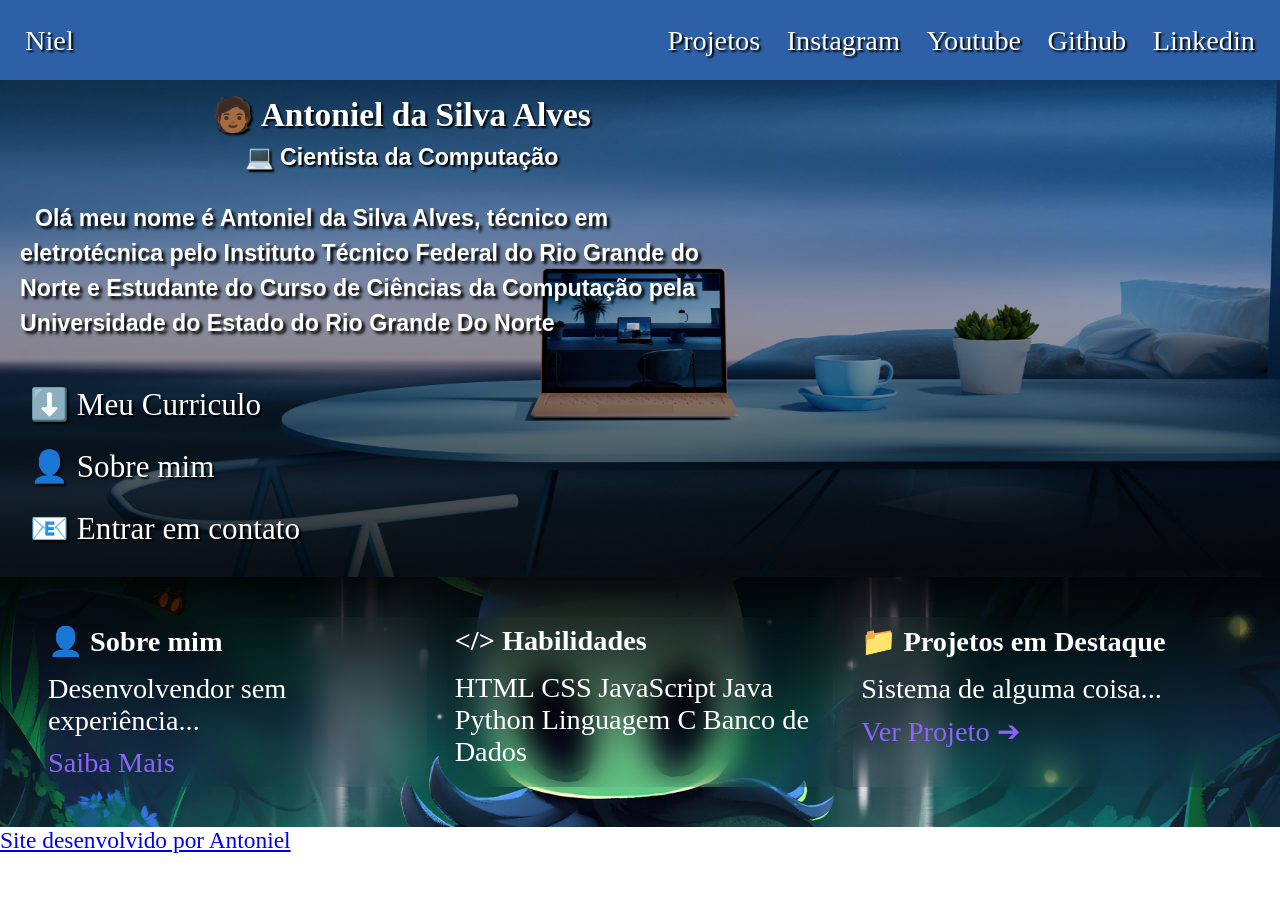
==== index.html @ 141ba94f "Update 0.0.3" ====
<!DOCTYPE html>
<html lang="pt-BR">
<head>
    <meta charset="UTF-8">
    <meta name="viewport" content="width=device-width, initial-scale=1.0">
    <title>Portfolio Niel</title>
    <link rel="stylesheet" href="estilos/style.css">
</head>
<body>
    <header>
        <div class="cabecaprincipal">

            <div class="cabeca001">
                <a href="">Niel</a>
            </div>

            <div class="cabeca002">
                <a href="" target="_blank">Projetos</a>
                <a href="" target="_blank">Instagram</a>
                <a href="https://www.youtube.com/@NielS2l" target="_blank">Youtube</a>
                <a href="https://github.com/NielS2Dev" target="_blank">Github</a>
                <a href="https://www.linkedin.com/in/antonieldasilva2026" target="_blank">Linkedin</a>
            </div>

            <div class="cabeca003">
                <a href="https://www.youtube.com/@NielS2l" target="_blank">Youtube</a>
                <a href="https://github.com/NielS2Dev" target="_blank">Github</a>
                <a href="https://www.linkedin.com/in/antonieldasilva2026" target="_blank">Linkedin</a>
            </div>
        </div>
    </header>

    <main>
        <section class="apresentacao">
            <div class="blocoesquerda">
                <h1>🧑🏾 Antoniel da Silva Alves</h1>
                <h2>💻 Cientista da Computação</h2>
                <p>Olá meu nome é Antoniel da Silva Alves, técnico em eletrotécnica pelo Instituto Técnico Federal do Rio Grande do Norte e Estudante do Curso de Ciências da Computação pela
                    Universidade do Estado do Rio Grande Do Norte</p>

                <div class="botoes">
                    <a href="" class="botaoprincipal">⬇️ Meu Curriculo</a>
                    <a href="" class="botaoprincipal">👤 Sobre mim</a>
                    <a href="" class="botaosecundario">📧 Entrar em contato</a>
                </div>
            </div>

            <div class="blocodireita">
                <div class="video-wrapper">
                    <iframe src="https://www.youtube.com/embed/Inc_YaKlre0?si=QDFzlcW0-wQITzFE" title="YouTube video player" frameborder="0" allow="accelerometer; autoplay; clipboard-write;       encrypted-media; gyroscope; picture-in-picture; web-share" referrerpolicy="strict-origin-when-cross-origin" allowfullscreen></iframe>
                </div>
            </div>
        </section>

        <section class="cards">
            <div class="card">
                <h3>👤 Sobre mim</h3>
                <p>Desenvolvendor sem experiência...</p>
                <!-- ainda vou adicionar alguma coisa aqui -->
                <a href="">Saiba Mais</a>
            </div>

            <div class="card">
                <h3>&lt;/&gt; Habilidades</h3>
                <span>HTML</span>
                <span>CSS</span>
                <span>JavaScript</span>
                <span>Java</span>
                <span>Python</span>
                <span>Linguagem C</span>
                <span>Banco de Dados</span>
            </div>

            <div class="card">
                <h3>📁 Projetos em Destaque</h3>
                <p>Sistema de alguma coisa...</p>
                <a href="">Ver Projeto ➔ </a>
            </div>
        </section>

    </main>

    <footer>
        <a href="https://github.com/NielS2Dev" target="_blank">Site desenvolvido por Antoniel</a>
    </footer>
</body>
</html>
---- estilos/style.css ----
@charset "UTF-8";

*{
    margin: 0px;
    padding: 0px;
    box-sizing: border-box;
    font-family: 'Times New Roman', Times, serif;
    font-size: 1.1em;
}

body{
    /* Essa é a configuração mínima da minha altura e essa configuração do dvh serva também para questão da barra lateral no celular */
    min-height: 100dvh;
}

header{
    height: 80px;
    /* background-color: rgb(96, 34, 116); */
    background-color: rgb(45, 96, 167);
}

.cabecaprincipal{
    display: flex;
    padding: 15px;
    justify-content: space-between;
    color: white;
}

.cabecaprincipal a{
    text-decoration: none;
    color: rgb(251, 251, 251);
}

.cabeca001{
    margin-right: 15px;
}

.cabeca002{
    /* display: flex; */
    gap: 15px;
}

.cabeca001 {
    margin: 10px;
}

.cabeca001 a{
    display: inline-block;
    transition: color 0.3s ease, transform 0.3s ease;
    text-shadow: 2px 2px 2px black;
}


.cabeca002 a{
    display: inline-block;
    transition: color 0.3s ease, transform 0.3s ease;
    margin: 10px;
    text-shadow: 2px 2px 2px black;
}

.cabeca002 a:hover, .cabeca001 a:hover{
    color: rgba(87, 190, 39, 0.699);
    transform: scale(1.2);
}

.cabeca003{
    display: none;
}

.apresentacao{
    padding: 15px 0px 15px 0px;
    display: grid;
    grid-template-columns: 1.5fr minmax(350px, 1fr);
    justify-content: space-between;
    /* background-color: rgb(36, 35, 36); */
    /* background-image: url(../medias/Fotos5.jpg); */
    background-image: linear-gradient(to bottom, transparent 30%, rgba(0, 0, 0, 0.838) 100%), url(../medias/Fotos5.jpg);
    background-size: cover;
    background-position: center;
}

.blocodireita{
    display: flex;
    justify-content: center;
    align-items: center;
    position: relative;
    width: 100%;
    padding-right: 15px;
}

.video-wrapper{
    position: relative;
    width: 100%;
    aspect-ratio: 16 / 9;
}

.video-wrapper iframe{
    width: 100%;
    height: 100%;
    border-radius: 10%;
}

iframe{
    transition: box-shadow 0.3s ease, transform 0.3s ease;
}

iframe:hover{
    box-shadow: 4px 4px 4px rgb(5, 214, 5);
    transform: scale(1.02);
}

.blocoesquerda h1{
    text-align: center;
    font-weight: bolder;
    font-size: 1.3em;
    padding-left: 35px;
    color: white;
    text-shadow: 2px 2px 2px rgb(0, 0, 0);
    transition: text-shadow 0.3s ease, transform 0.3s ease;
    margin-bottom: 10px;

}

.blocoesquerda h2{
    margin-bottom: 10px;
    text-align: center;
    font-family: Arial, Helvetica, sans-serif;
    font-size: 0.9em;
    padding-left: 35px;
    color: white;
    text-shadow: 2px 2px 2px rgb(0, 0, 0);
    transition: text-shadow 0.3s ease, transform 0.3s ease;
}

.blocoesquerda h1:hover, .blocoesquerda h2:hover{
    transform: scale(1.2);
    cursor: pointer;
    text-shadow: 3px 3px 3px rgba(6, 210, 6, 0.8);
}

.blocoesquerda p{
    color: white;
    text-shadow: 3px 3px 3px black;
    font-weight: bolder;
    font-family: Arial, Helvetica, sans-serif;
    font-size: 0.9em;
    line-height: 35px;
    text-indent: 15px;
    padding: 20px 0px 20px 20px;
    transition: text-shadow 0.3s ease, transform 0.3s ease, border-radius 0.3s;
    margin: 10px 15px 0px 0px;
}

.blocoesquerda p:hover{
    cursor: pointer;
    text-shadow: 3px 3px 3px rgb(198, 15, 183);
    transform: scale(1.03);
    background-color: rgba(0, 0, 0, 0.257);
    border-radius: 25px;
}

.blocoesquerda a{
    text-decoration: none;
    color: white;
    display: flex;
    justify-content: space-between;
    padding: 0px 20px 0px 20px;
    align-items: center;
    margin-top: 25px;
}

.botoes{
    margin-bottom: 15px;
}

.botaoprincipal, .botaosecundario{
    transition: filter 0.3s ease, transform 0.3s ease;
    margin-left: 10px;
    font-family: Cambria, Cochin, Georgia, Times, 'Times New Roman', serif;
    text-shadow: 2px 2px 2px rgb(0, 0, 0);
}

.botaoprincipal:hover, .botaosecundario:hover{
    filter: drop-shadow(3px 3px 3px rgb(169, 0, 221));
    transform: scale(1.04);
}

.blocoesquerda a:hover{
    cursor: pointer;

}

#pdfdownload{
    width: 100px;
}


.cards{
    display: grid;
    grid-template-columns: repeat(3, 1fr);
    gap: 20px;
    padding: 40px;
    /* background-color: rgb(34, 30, 30); */
    /* background-image: linear-gradient(to bottom, transparent 30%, rgba(0, 0, 0, 0.838) 100%), url(../medias/Fotos5.jpg); */
    background-image: linear-gradient(to top, transparent 30%, rgba(0, 0, 0, 0.838) 100%), url(../medias/Fotos1.jpg);

    background-size: cover;
    background-position: center center;

    
}

.card{
    backdrop-filter: blur(15px);
    border: 15px;
    padding: 8px;
    color: white;
}

.card h3{
    margin-bottom: 15px;
}

.card a{
    text-decoration: none;
    display: inline-block;
    margin-top: 10px;
    color: rgb(140, 100, 250);
    transition: transform 0.3s ease, color 0.3s ease;
}

.card a:hover{
    color: rgb(140, 1, 255);
    transform: scale(1.05);
    cursor: pointer;
}

@media screen and (max-width: 520px) {

}

@media screen and (max-width: 720px) {
    .cabeca001, .cabeca002{
        display: none;
    }

    .cabeca003{
        width: 100%;
        justify-content: center;
        display: flex;
        gap: 20px;
        flex-wrap: wrap;
    }

    .cabeca003 a{
        display: inline-block;
        transition: color 0.3s ease, transform 0.3s ease;
    }

    .cabeca003  a:hover{
        color: rgb(9, 132, 226);
        transform: scale(1.1);
    }

    /* Ficar responsivo a parte dos sobre mim, habilidades e projetos em destaque para dispositivos moveis */
    .cards{
        grid-template-columns: 1fr;
    }
}

@media screen and (max-width: 908px) {
    .apresentacao{
        display: grid;
        grid-template-columns: 1fr;
        justify-content: space-between;
        background-color: rgb(36, 35, 36);
    }

    .blocodireita{
        text-align: center;
    }
}
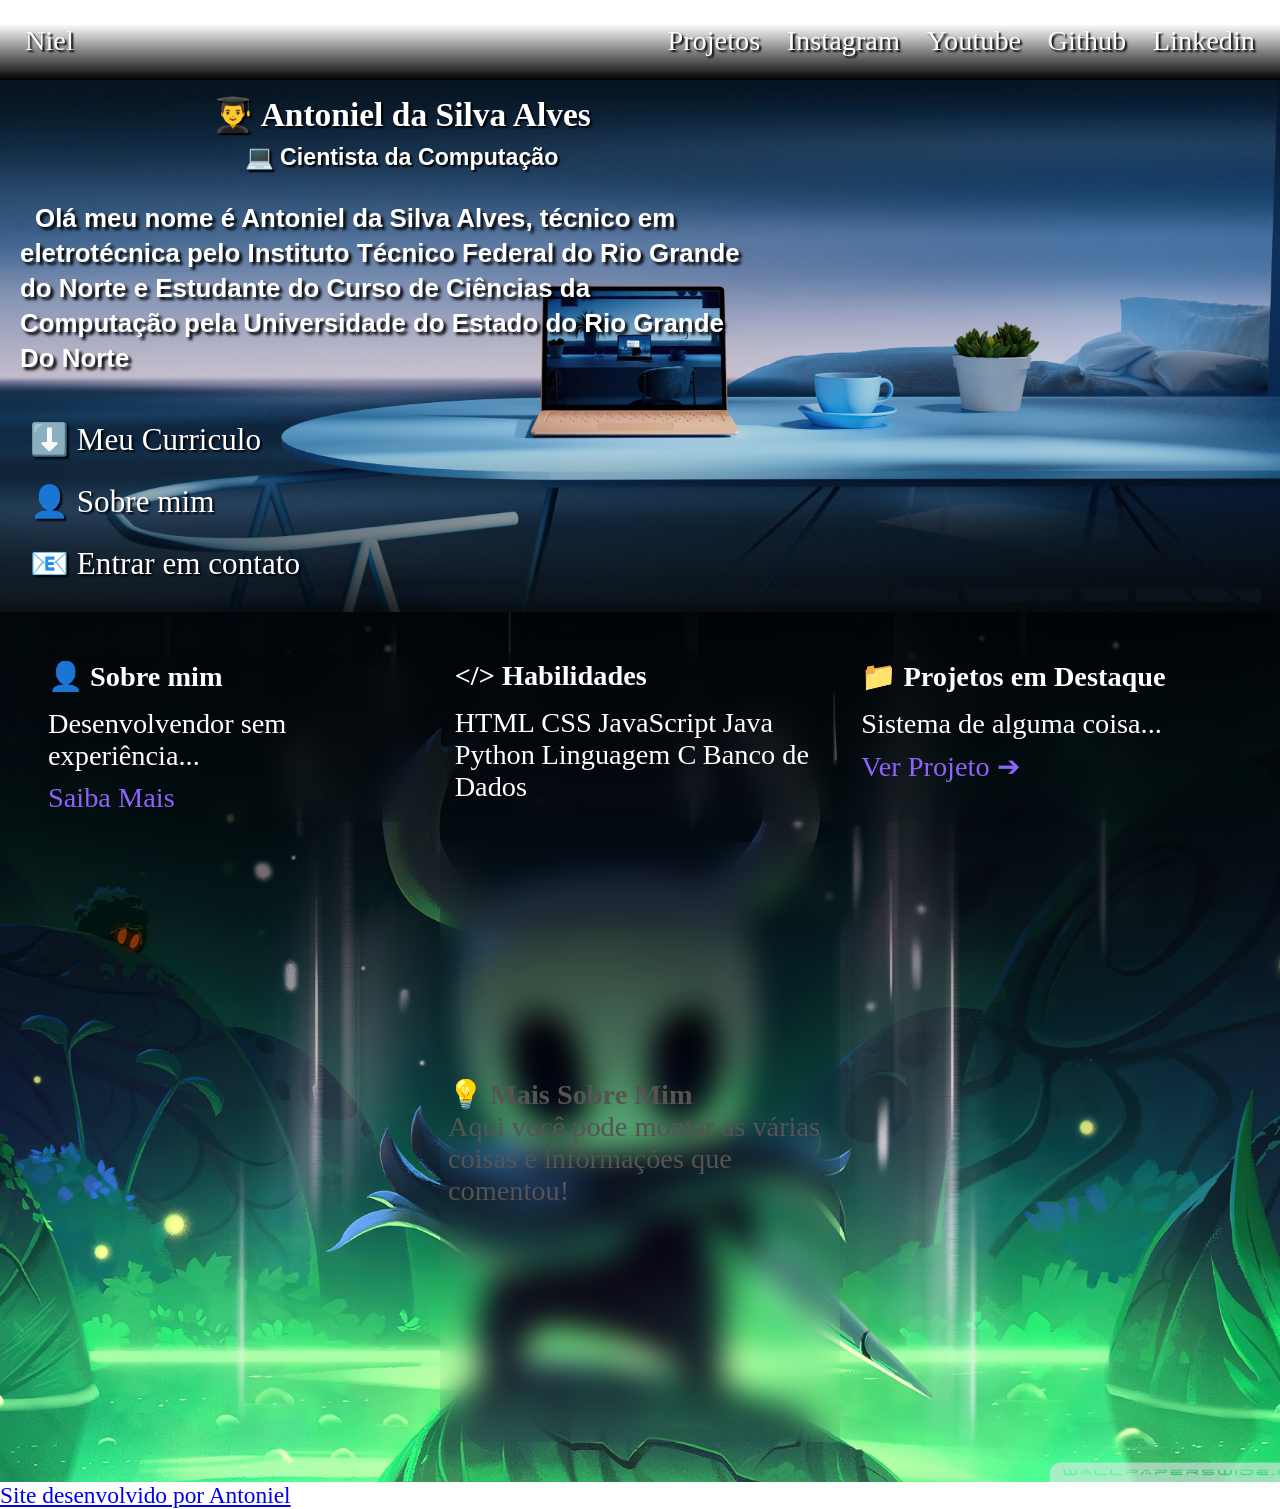
==== commit 6b8f60b9: "Update 0.0.5" ====
--- a/index.html
+++ b/index.html
@@ -33,7 +33,7 @@
     <main>
         <section class="apresentacao">
             <div class="blocoesquerda">
-                <h1>🧑🏾 Antoniel da Silva Alves</h1>
+                <h1>👨‍🎓 Antoniel da Silva Alves</h1>
                 <h2>💻 Cientista da Computação</h2>
                 <p>Olá meu nome é Antoniel da Silva Alves, técnico em eletrotécnica pelo Instituto Técnico Federal do Rio Grande do Norte e Estudante do Curso de Ciências da Computação pela
                     Universidade do Estado do Rio Grande Do Norte</p>
@@ -47,7 +47,7 @@
 
             <div class="blocodireita">
                 <div class="video-wrapper">
-                    <iframe src="https://www.youtube.com/embed/Inc_YaKlre0?si=QDFzlcW0-wQITzFE" title="YouTube video player" frameborder="0" allow="accelerometer; autoplay; clipboard-write;       encrypted-media; gyroscope; picture-in-picture; web-share" referrerpolicy="strict-origin-when-cross-origin" allowfullscreen></iframe>
+                    <iframe src="https://www.youtube.com/embed/MC3hyT0wERk?si=Ow2ttQQH-HoanYII&amp;start=4943" title="YouTube video player" frameborder="0" allow="accelerometer; autoplay; clipboard-write; encrypted-media; gyroscope; picture-in-picture; web-share" referrerpolicy="strict-origin-when-cross-origin" allowfullscreen></iframe>
                 </div>
             </div>
         </section>
@@ -76,7 +76,15 @@
                 <p>Sistema de alguma coisa...</p>
                 <a href="">Ver Projeto ➔ </a>
             </div>
+
+            <div class="cardsobremim">
+            <h3>💡 Mais Sobre Mim</h3>
+            <p>Aqui você pode montar as várias coisas e informações que comentou!</p>
+            </div>
+
         </section>
+
+                  
 
     </main>
 
--- a/estilos/style.css
+++ b/estilos/style.css
@@ -16,7 +16,9 @@
 header{
     height: 80px;
     /* background-color: rgb(96, 34, 116); */
-    background-color: rgb(45, 96, 167);
+    /* background-color: rgb(45, 96, 167); */
+    background-image: linear-gradient(to bottom, transparent 30%, rgba(0, 0, 0, 838) 100%), url(../medias/Fotos2.jpg);
+    background-size: cover;
 }
 
 .cabecaprincipal{
@@ -74,7 +76,13 @@
     justify-content: space-between;
     /* background-color: rgb(36, 35, 36); */
     /* background-image: url(../medias/Fotos5.jpg); */
-    background-image: linear-gradient(to bottom, transparent 30%, rgba(0, 0, 0, 0.838) 100%), url(../medias/Fotos5.jpg);
+    background-image: linear-gradient(
+        to bottom, 
+        rgba(0, 0, 0, 0.6) 0%,      /* Escuro no topo (ajuste o 0.6 se quiser mais ou menos escuro) */
+        transparent 30%,            /* Transparece para revelar a imagem */
+        transparent 70%,            /* Mantém transparente no meio */
+        rgba(0, 0, 0, 0.838) 100%   /* Escuro na base (seu efeito original) */
+        ), url(../medias/Fotos5.jpg);
     background-size: cover;
     background-position: center;
 }
@@ -143,7 +151,7 @@
     text-shadow: 3px 3px 3px black;
     font-weight: bolder;
     font-family: Arial, Helvetica, sans-serif;
-    font-size: 0.9em;
+    font-size: clamp(1rem, 1.2vw + 0.6rem, 1.6rem);
     line-height: 35px;
     text-indent: 15px;
     padding: 20px 0px 20px 20px;
@@ -235,8 +243,18 @@
     cursor: pointer;
 }
 
-@media screen and (max-width: 520px) {
-
+.cardsobremim{
+    backdrop-filter: blur(15px);
+    border: 15px;
+    padding: 8px;
+    color: rgb(86, 83, 83);
+    width: 400px;
+    height: 600px;
+    margin: 0 auto; /* centraliza dentro da célula do grid */
+    display: flex;
+    flex-direction: column;
+    grid-column: 1 / -1;
+    justify-content: center;
 }
 
 @media screen and (max-width: 720px) {
@@ -257,18 +275,23 @@
         transition: color 0.3s ease, transform 0.3s ease;
     }
 
-    .cabeca003  a:hover{
+    .cabeca003 a:hover{
         color: rgb(9, 132, 226);
         transform: scale(1.1);
     }
 
-    /* Ficar responsivo a parte dos sobre mim, habilidades e projetos em destaque para dispositivos moveis */
     .cards{
         grid-template-columns: 1fr;
     }
-}
-
-@media screen and (max-width: 908px) {
+
+    .cardsobremim{
+        width: 100%;
+        height: auto;
+        min-height: 300px; /* opcional, pra não ficar muito pequeno */
+    }
+}
+
+@media screen and (max-width: 800px) {
     .apresentacao{
         display: grid;
         grid-template-columns: 1fr;
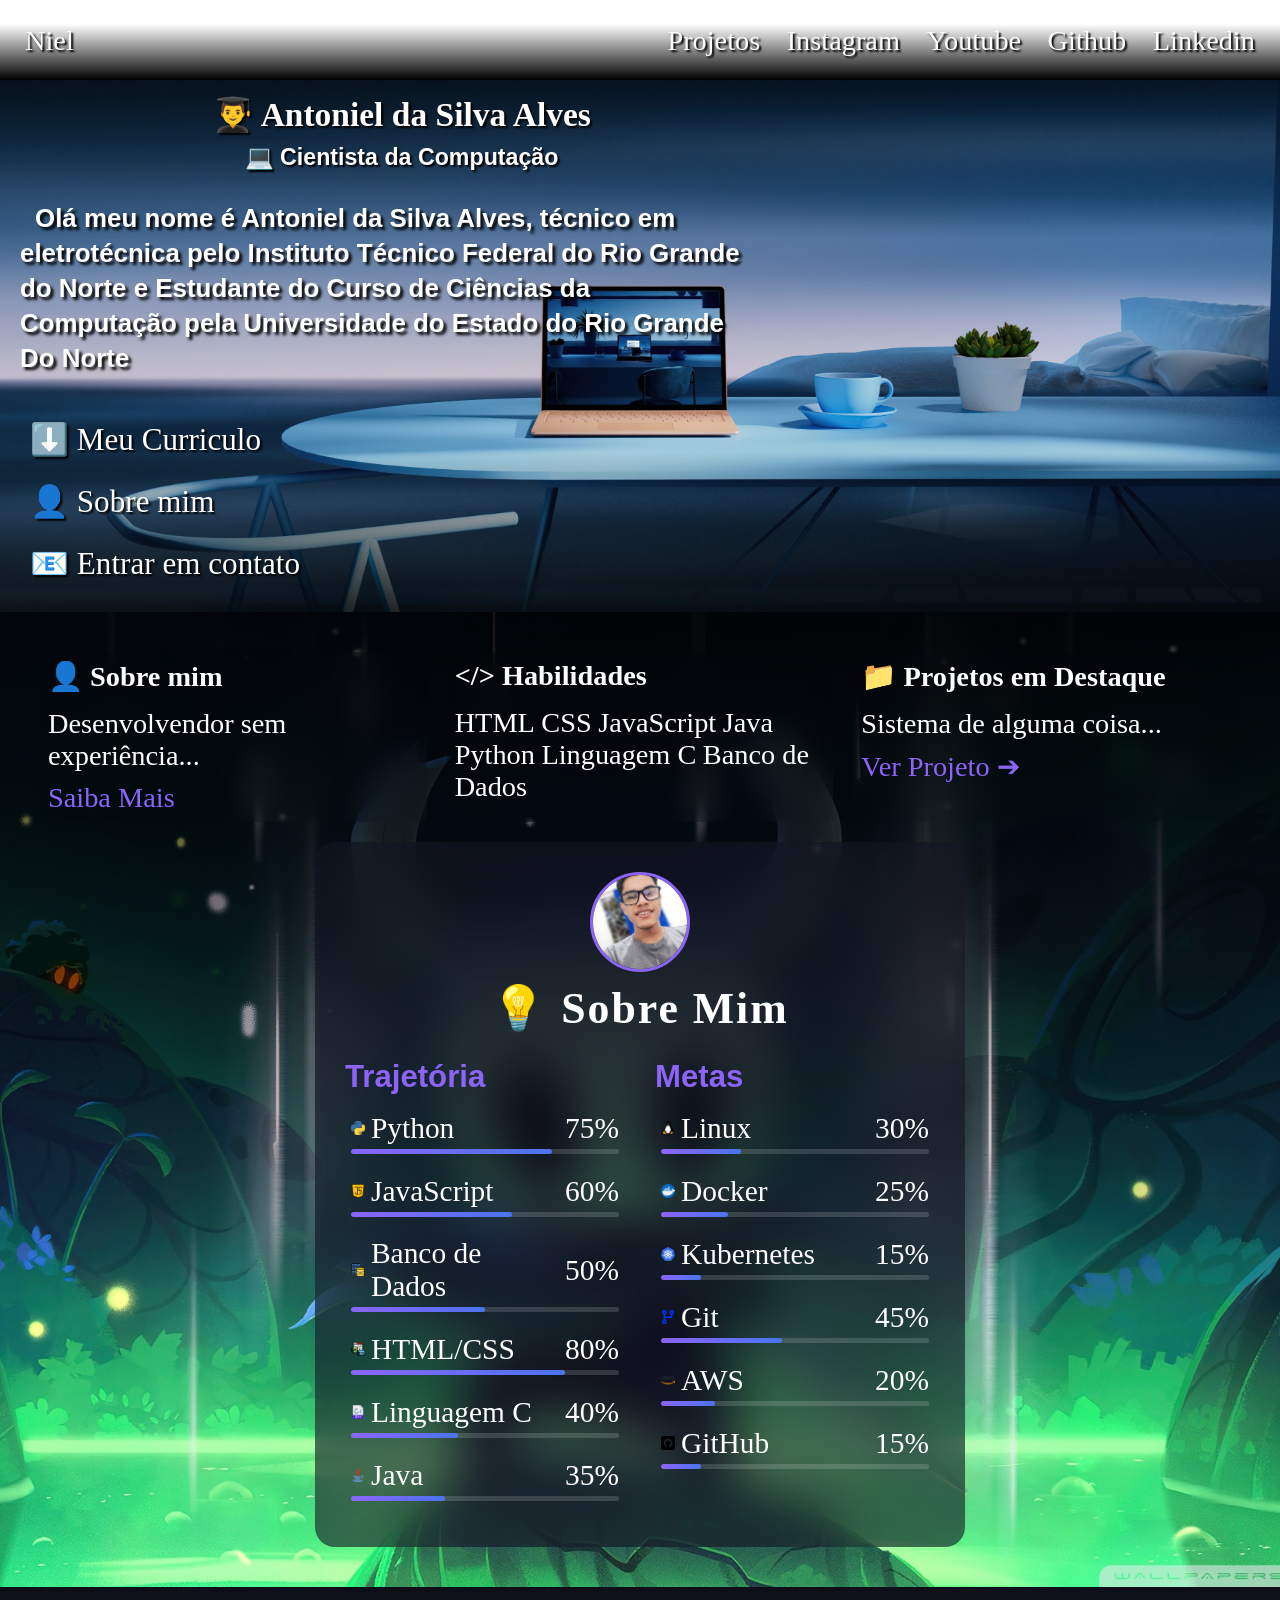
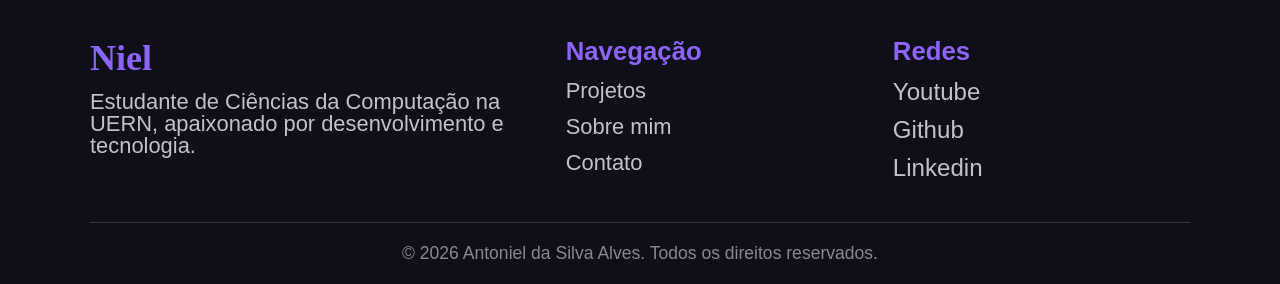
==== commit bfa43c97: "Update 0.0.5" ====
--- a/index.html
+++ b/index.html
@@ -78,8 +78,141 @@
             </div>
 
             <div class="cardsobremim">
-            <h3>💡 Mais Sobre Mim</h3>
-            <p>Aqui você pode montar as várias coisas e informações que comentou!</p>
+                <div class="fotoperfil">
+                    <img src="medias/antoniel.jpg" alt="Foto de Antoniel">
+                </div>
+
+                <h3>💡 Sobre Mim</h3>
+
+                <div class="colunas-sobremim">
+                    <div class="coluna-skill">
+                        <h4>Trajetória</h4>
+
+                        <div class="skill">
+                            <div class="skill-label">
+                                <span><img src="medias/python.png" alt="Python" class="skill-icone">Python</span>
+                                <span>75%</span>
+                            </div>
+                            <div class="skill-barra">
+                                <div class="skill-progresso" style="width: 75%;"></div>
+                            </div>
+                        </div>
+
+                        <div class="skill">
+                            <div class="skill-label">
+                                <span><img src="medias/script-java.png" alt="JavaScript" class="skill-icone">JavaScript</span>
+                                <span>60%</span>
+                            </div>
+                            <div class="skill-barra">
+                                <div class="skill-progresso" style="width: 60%;"></div>
+                            </div>
+                        </div>
+
+                        <div class="skill">
+                            <div class="skill-label">
+                                <span><img src="medias/armazenamento-de-banco-de-dados.png" alt="Banco de Dados" class="skill-icone">Banco de Dados</span>
+                                <span>50%</span>
+                            </div>
+                            <div class="skill-barra">
+                                <div class="skill-progresso" style="width: 50%;"></div>
+                            </div>
+                        </div>
+
+                        <div class="skill">
+                            <div class="skill-label">
+                                <span><img src="medias/navegador.png" alt="HTML e CSS" class="skill-icone">HTML/CSS</span>
+                                <span>80%</span>
+                            </div>
+                            <div class="skill-barra">
+                                <div class="skill-progresso" style="width: 80%;"></div>
+                            </div>
+                        </div>
+
+                        <div class="skill">
+                            <div class="skill-label">
+                                <span><img src="medias/c-.png" alt="Linguagem C" class="skill-icone">Linguagem C</span>
+                                <span>40%</span>
+                            </div>
+                            <div class="skill-barra">
+                                <div class="skill-progresso" style="width: 40%;"></div>
+                            </div>
+                        </div>
+
+                        <div class="skill">
+                            <div class="skill-label">
+                                <span><img src="medias/java.png" alt="Java" class="skill-icone">Java</span>
+                                <span>35%</span>
+                            </div>
+                            <div class="skill-barra">
+                                <div class="skill-progresso" style="width: 35%;"></div>
+                            </div>
+                        </div>
+                    </div>
+
+                    <div class="coluna-skill">
+                        <h4>Metas</h4>
+
+                        <div class="skill">
+                            <div class="skill-label">
+                                <span><img src="medias/linux.png" alt="Linux" class="skill-icone">Linux</span>
+                                <span>30%</span>
+                            </div>
+                            <div class="skill-barra">
+                                <div class="skill-progresso" style="width: 30%;"></div>
+                            </div>
+                        </div>
+
+                        <div class="skill">
+                            <div class="skill-label">
+                                <span><img src="medias/docker.png" alt="Docker" class="skill-icone">Docker</span>
+                                <span>25%</span>
+                            </div>
+                            <div class="skill-barra">
+                                <div class="skill-progresso" style="width: 25%;"></div>
+                            </div>
+                        </div>
+
+                        <div class="skill">
+                            <div class="skill-label">
+                                <span><img src="medias/kubernets.png" alt="Kubernetes" class="skill-icone">Kubernetes</span>
+                                <span>15%</span>
+                            </div>
+                            <div class="skill-barra">
+                                <div class="skill-progresso" style="width: 15%;"></div>
+                            </div>
+                        </div>
+
+                        <div class="skill">
+                            <div class="skill-label">
+                                <span><img src="medias/ramificacao-git.png" alt="Git" class="skill-icone">Git</span>
+                                <span>45%</span>
+                            </div>
+                            <div class="skill-barra">
+                                <div class="skill-progresso" style="width: 45%;"></div>
+                            </div>
+                        </div>
+
+                        <div class="skill">
+                            <div class="skill-label">
+                                <span><img src="medias/aws.png" alt="Git" class="skill-icone">AWS</span>
+                                <span>20%</span>
+                            </div>
+                            <div class="skill-barra">
+                                <div class="skill-progresso" style="width: 20%;"></div>
+                            </div>
+                        </div>
+
+                        <div class="skill">
+                            <div class="skill-label">
+                                <span><img src="medias/github.png" alt="CI/CD" class="skill-icone">GitHub</span>
+                                <span>15%</span>
+                            </div>
+                            <div class="skill-barra">
+                                <div class="skill-progresso" style="width: 15%;"></div>
+                            </div>
+                        </div>
+                    </div>
+                </div>
             </div>
 
         </section>
@@ -88,8 +221,38 @@
 
     </main>
 
-    <footer>
-        <a href="https://github.com/NielS2Dev" target="_blank">Site desenvolvido por Antoniel</a>
-    </footer>
+    <!-- ainda falta eu consertar muita coisa -->
+    <footer class="rodape">
+    <div class="rodape-conteudo">
+
+        <div class="rodape-bloco rodape-sobre">
+            <h3>Niel</h3>
+            <p>Estudante de Ciências da Computação na UERN, apaixonado por desenvolvimento e tecnologia.</p>
+        </div>
+
+        <div class="rodape-bloco rodape-links">
+            <h4>Navegação</h4>
+            <a href="">Projetos</a>
+            <a href="">Sobre mim</a>
+            <a href="">Contato</a>
+        </div>
+
+        <div class="rodape-bloco rodape-social">
+            <h4>Redes</h4>
+            <div class="rodape-icones">
+                <a href="https://www.youtube.com/@NielS2l" target="_blank">Youtube</a>
+                <a href="https://github.com/NielS2Dev" target="_blank">Github</a>
+                <a href="https://www.linkedin.com/in/antonieldasilva2026" target="_blank">Linkedin</a>
+            </div>
+        </div>
+
+    </div>
+
+    <div class="rodape-linha"></div>
+
+    <div class="rodape-copy">
+        <p>&copy; 2026 Antoniel da Silva Alves. Todos os direitos reservados.</p>
+    </div>
+</footer>
 </body>
 </html>
--- a/estilos/style.css
+++ b/estilos/style.css
@@ -244,17 +244,260 @@
 }
 
 .cardsobremim{
-    backdrop-filter: blur(15px);
+    backdrop-filter: blur(25px); /* blur mais forte */
+    background-color: rgba(20, 20, 35, 0.6);
     border: 15px;
-    padding: 8px;
-    color: rgb(86, 83, 83);
-    width: 400px;
-    height: 600px;
-    margin: 0 auto; /* centraliza dentro da célula do grid */
+    border-radius: 20px;
+    padding: 30px;
+    color: white;
+    width: 100%;
+    max-width: 650px;
+    height: auto;
     display: flex;
     flex-direction: column;
+    align-items: center;
     grid-column: 1 / -1;
-    justify-content: center;
+    justify-self: center;
+}
+
+.fotoperfil{
+    width: 100px;
+    height: 100px;
+    border-radius: 50%;
+    overflow: hidden;
+    border: 3px solid rgb(140, 100, 250);
+    margin-bottom: 10px;
+}
+
+.fotoperfil img{
+    width: 100%;
+    height: 100%;
+    object-fit: cover;
+}
+
+.cardsobremim > h3{
+    font-size: 1.7em; /* um pouco maior */
+    letter-spacing: 2px;
+    margin-bottom: 25px;
+    text-align: center;
+}
+
+.colunas-sobremim{
+    display: grid;
+    grid-template-columns: 1fr 1fr;
+    gap: 30px;
+    width: 100%;
+}
+
+.coluna-skill h4{
+    font-family: Arial, Helvetica, sans-serif;
+    font-size: 1em; /* um pouco maior */
+    margin-bottom: 12px;
+    color: rgb(140, 100, 250);
+}
+
+.skill{
+    margin-bottom: 12px;
+    padding: 4px 6px;
+    border-radius: 8px;
+    transition: background-color 0.3s ease, transform 0.3s ease;
+}
+
+.skill:hover{
+    background-color: rgba(140, 100, 250, 0.1);
+    transform: translateX(4px); /* dá um leve efeito de "deslizar" */
+}
+
+.skill-label{
+    display: flex;
+    justify-content: space-between;
+    align-items: center;
+    font-family: Arial, Helvetica, sans-serif;
+    font-size: 0.78em; /* fonte um pouco maior */
+    margin-bottom: 4px;
+    transition: color 0.3s ease;
+}
+
+.skill:hover .skill-label{
+    color: rgb(140, 100, 250);
+}
+
+.skill-label span:first-child{
+    display: flex;
+    align-items: center;
+}
+
+/* setinha que aparece no hover */
+.skill-label span:first-child::after{
+    content: "➜";
+    opacity: 0;
+    margin-left: 6px;
+    transform: translateX(-5px);
+    transition: opacity 0.3s ease, transform 0.3s ease;
+    color: rgb(140, 100, 250);
+}
+
+.skill:hover .skill-label span:first-child::after{
+    opacity: 1;
+    transform: translateX(0);
+}
+
+.skill-icone{
+    width: 14px;
+    height: 14px;
+    object-fit: contain;
+    margin-right: 6px;
+    transition: transform 0.3s ease;
+}
+
+.skill:hover .skill-icone{
+    transform: scale(1.15);
+}
+
+.skill-barra{
+    width: 100%;
+    height: 5px;
+    background-color: rgba(255, 255, 255, 0.15);
+    border-radius: 10px;
+    overflow: hidden;
+}
+
+.skill-progresso{
+    height: 100%;
+    background: linear-gradient(to right, rgb(140, 100, 250), rgb(9, 132, 226));
+    background-size: 200% 100%;
+    border-radius: 10px;
+    transition: width 1s ease, filter 0.3s ease;
+}
+
+/* efeito RGB mudando de cor quando passa o mouse na barrinha */
+.skill:hover .skill-progresso{
+    animation: rgbShift 2s linear infinite;
+    filter: brightness(1.3) drop-shadow(0 0 4px rgba(140, 100, 250, 0.8));
+}
+
+.rodape{
+    background-color: rgb(15, 15, 25);
+    color: white;
+    padding: 50px 40px 20px 40px;
+}
+
+.rodape-conteudo{
+    display: grid;
+    grid-template-columns: 1.5fr 1fr 1fr;
+    gap: 30px;
+    max-width: 1100px;
+    margin: 0 auto;
+}
+
+.rodape-bloco h3{
+    font-size: 1.4em;
+    margin-bottom: 12px;
+    color: rgb(140, 100, 250);
+}
+
+.rodape-bloco h4{
+    font-family: Arial, Helvetica, sans-serif;
+    font-size: 1em;
+    margin-bottom: 12px;
+    color: rgb(140, 100, 250);
+}
+
+.rodape-bloco p{
+    font-family: Arial, Helvetica, sans-serif;
+    font-size: 0.85em;
+    line-height: 22px;
+    color: rgba(255, 255, 255, 0.75);
+}
+
+.rodape-links{
+    display: flex;
+    flex-direction: column;
+}
+
+.rodape-links a,
+.rodape-icones a{
+    text-decoration: none;
+    color: rgba(255, 255, 255, 0.75);
+    font-family: Arial, Helvetica, sans-serif;
+    font-size: 0.85em;
+    margin-bottom: 10px;
+    transition: color 0.3s ease, transform 0.3s ease;
+    width: fit-content;
+}
+
+.rodape-links a:hover,
+.rodape-icones a:hover{
+    color: rgb(140, 100, 250);
+    transform: translateX(4px);
+}
+
+.rodape-icones{
+    display: flex;
+    flex-direction: column;
+}
+
+.rodape-linha{
+    height: 1px;
+    background-color: rgba(255, 255, 255, 0.15);
+    max-width: 1100px;
+    margin: 30px auto 20px auto;
+}
+
+.rodape-copy{
+    text-align: center;
+}
+
+.rodape-copy p{
+    font-family: Arial, Helvetica, sans-serif;
+    font-size: 0.75em;
+    color: rgba(255, 255, 255, 0.5);
+}
+
+@media screen and (max-width: 720px) {
+    .rodape-conteudo{
+        grid-template-columns: 1fr;
+        text-align: center;
+    }
+
+    .rodape-links, .rodape-icones{
+        align-items: center;
+    }
+
+    .rodape-links a, .rodape-icones a{
+        width: auto;
+    }
+}
+
+
+@keyframes rgbShift{
+    0%{
+        background-image: linear-gradient(to right, rgb(140, 100, 250), rgb(9, 132, 226));
+    }
+    25%{
+        background-image: linear-gradient(to right, rgb(9, 132, 226), rgb(0, 230, 180));
+    }
+    50%{
+        background-image: linear-gradient(to right, rgb(0, 230, 180), rgb(250, 100, 150));
+    }
+    75%{
+        background-image: linear-gradient(to right, rgb(250, 100, 150), rgb(140, 100, 250));
+    }
+    100%{
+        background-image: linear-gradient(to right, rgb(140, 100, 250), rgb(9, 132, 226));
+    }
+}
+
+@media screen and (max-width: 720px) {
+    .cardsobremim{
+        width: 100%;
+        padding: 20px;
+    }
+
+    .colunas-sobremim{
+        grid-template-columns: 1fr;
+        gap: 20px;
+    }
 }
 
 @media screen and (max-width: 720px) {
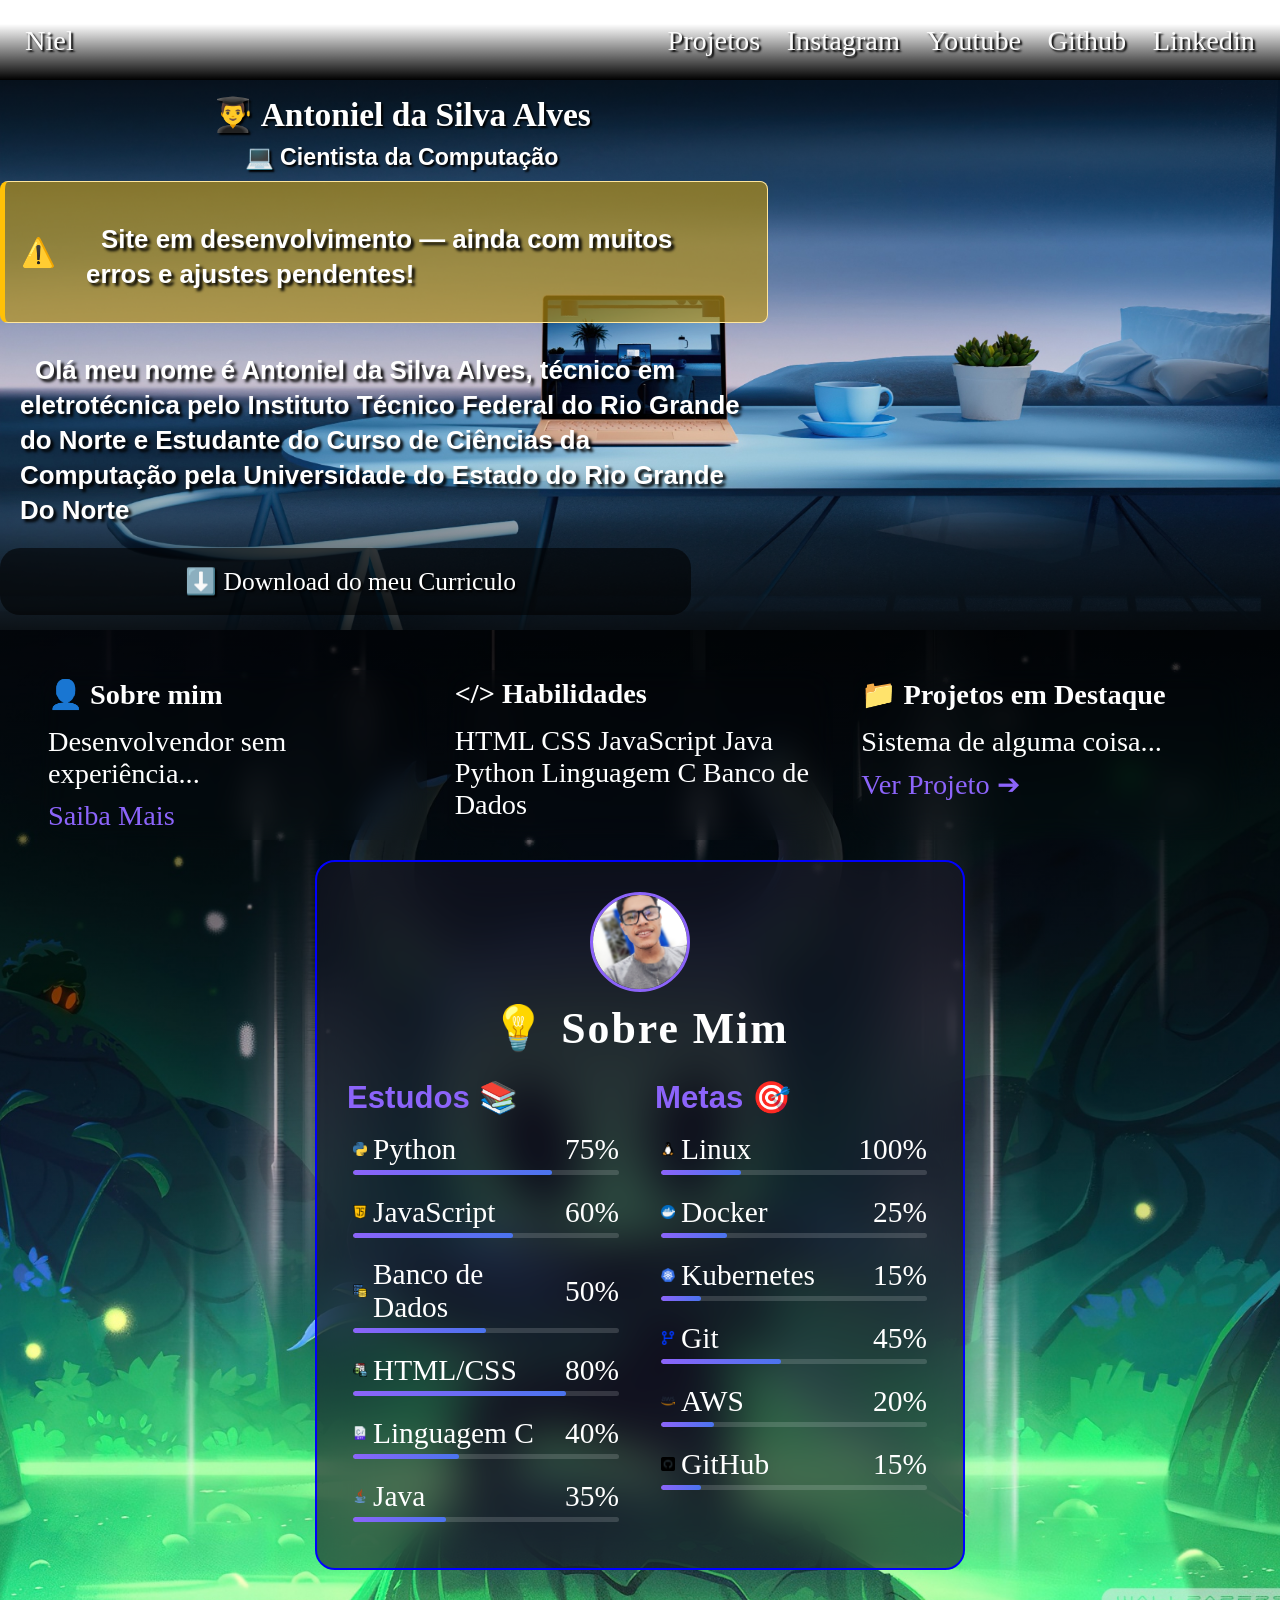
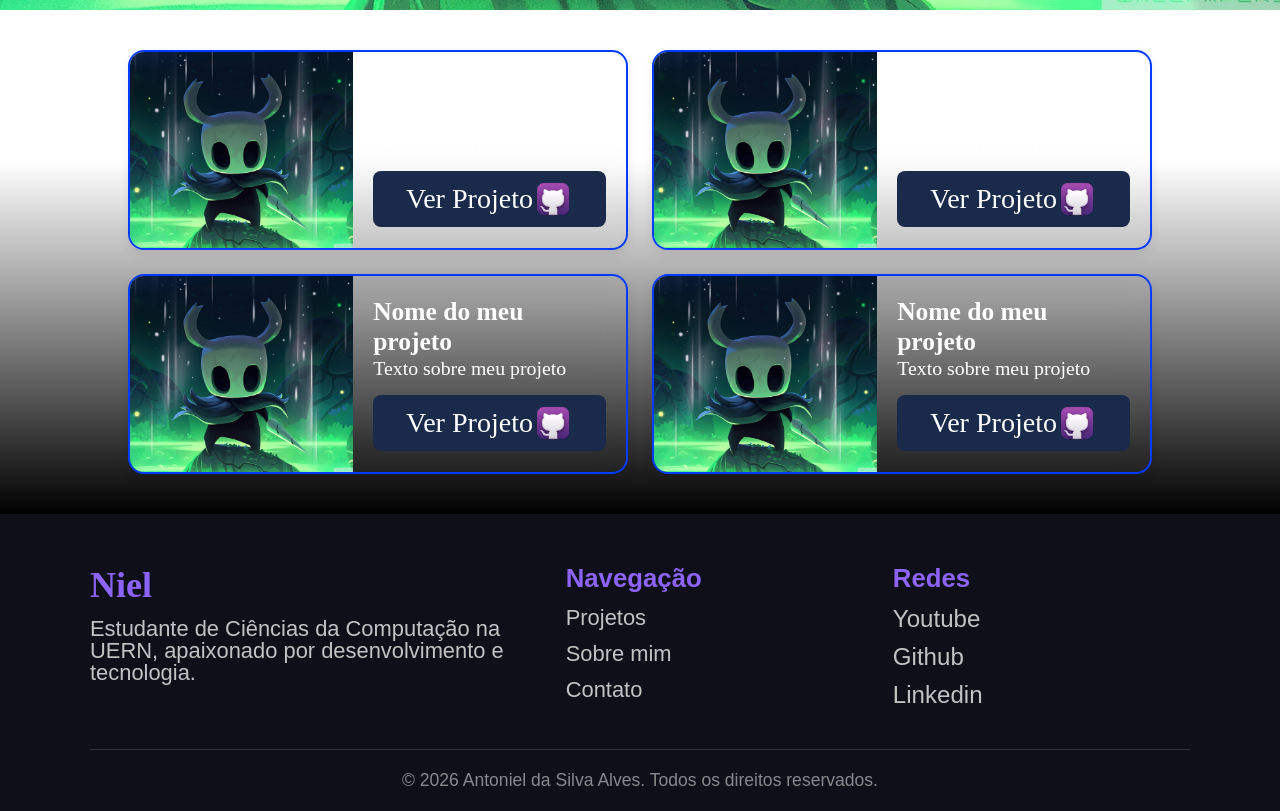
==== commit be763eed: "update 0.0.6" ====
--- a/index.html
+++ b/index.html
@@ -35,13 +35,15 @@
             <div class="blocoesquerda">
                 <h1>👨‍🎓 Antoniel da Silva Alves</h1>
                 <h2>💻 Cientista da Computação</h2>
+                <div class="avisodesenvolvimento">
+                    <span>⚠️</span>
+                    <p>Site em desenvolvimento — ainda com muitos erros e ajustes pendentes!</p>
+                </div>
                 <p>Olá meu nome é Antoniel da Silva Alves, técnico em eletrotécnica pelo Instituto Técnico Federal do Rio Grande do Norte e Estudante do Curso de Ciências da Computação pela
                     Universidade do Estado do Rio Grande Do Norte</p>
 
                 <div class="botoes">
-                    <a href="" class="botaoprincipal">⬇️ Meu Curriculo</a>
-                    <a href="" class="botaoprincipal">👤 Sobre mim</a>
-                    <a href="" class="botaosecundario">📧 Entrar em contato</a>
+                    <a href="medias/Antoniel da Silva Alves Curriculo 2026.pdf" class="botaoprincipal">⬇️ Download do meu Curriculo</a>
                 </div>
             </div>
 
@@ -86,7 +88,7 @@
 
                 <div class="colunas-sobremim">
                     <div class="coluna-skill">
-                        <h4>Trajetória</h4>
+                        <h4>Estudos 📚</h4>
 
                         <div class="skill">
                             <div class="skill-label">
@@ -150,12 +152,12 @@
                     </div>
 
                     <div class="coluna-skill">
-                        <h4>Metas</h4>
+                        <h4>Metas 🎯</h4>
 
                         <div class="skill">
                             <div class="skill-label">
                                 <span><img src="medias/linux.png" alt="Linux" class="skill-icone">Linux</span>
-                                <span>30%</span>
+                                <span>100%</span>
                             </div>
                             <div class="skill-barra">
                                 <div class="skill-progresso" style="width: 30%;"></div>
@@ -217,8 +219,66 @@
 
         </section>
 
-                  
-
+        <section class="blocodosprojetos">
+
+            <div class="projetosblocado">
+                <div class="imagemprojeto">
+                    <img src="medias/Fotos1.jpg" alt="" class="previewprojetos">
+                </div>
+                <div class="textoprojeto">
+                    <h1>Nome do meu projeto</h1>
+                    <p>Texto sobre meu projeto</p>
+                    <section class="projetogit">
+                        <p>Ver Projeto</p>
+                        <img src="medias/githubmacos.png" alt="" class="gitmacos">
+                    </section>
+                </div>
+            </div>
+
+            <div class="projetosblocado">
+                <div class="imagemprojeto">
+                    <img src="medias/Fotos1.jpg" alt="" class="previewprojetos">
+                </div>
+                <div class="textoprojeto">
+                    <h1>Nome do meu projeto</h1>
+                    <p>Texto sobre meu projeto</p>
+                    <section class="projetogit">
+                        <p>Ver Projeto</p>
+                        <img src="medias/githubmacos.png" alt="" class="gitmacos">
+                    </section>
+                </div>
+            </div>
+
+            <div class="projetosblocado">
+                <div class="imagemprojeto">
+                    <img src="medias/Fotos1.jpg" alt="" class="previewprojetos">
+                </div>
+                <div class="textoprojeto">
+                    <h1>Nome do meu projeto</h1>
+                    <p>Texto sobre meu projeto</p>
+                    <section class="projetogit">
+                        <p>Ver Projeto</p>
+                        <img src="medias/githubmacos.png" alt="" class="gitmacos">
+                    </section>
+                </div>
+            </div>
+
+            <div class="projetosblocado">
+                <div class="imagemprojeto">
+                    <img src="medias/Fotos1.jpg" alt="" class="previewprojetos">
+                </div>
+                <div class="textoprojeto">
+                    <h1>Nome do meu projeto</h1>
+                    <p>Texto sobre meu projeto</p>
+                    <section class="projetogit">
+                        <p>Ver Projeto</p>
+                        <img src="medias/githubmacos.png" alt="" class="gitmacos">
+                    </section>
+                </div>
+            </div>
+
+        </section>     
+        
     </main>
 
     <!-- ainda falta eu consertar muita coisa -->
--- a/estilos/style.css
+++ b/estilos/style.css
@@ -67,6 +67,30 @@
 
 .cabeca003{
     display: none;
+}
+
+.avisodesenvolvimento {
+    display: flex;
+    align-items: center;
+    gap: 10px;
+    background-color: #b99214a8; /* amarelo clarinho, clássico de alerta */
+    border: 1px solid #ffe69c;
+    border-left: 5px solid #ffc107; /* barrinha lateral chama atenção */
+    color: #664d03;
+    padding: 10px 16px;
+    border-radius: 8px;
+    width: fit-content;
+    margin: 8px auto 0; /* se estiver centralizado como nome/curso */
+    font-size: 0.9em;
+}
+
+.avisodesenvolvimento span {
+    font-size: 1.2em;
+    color: black;
+}
+
+.avisodesenvolvimento p {
+    margin: 0;
 }
 
 .apresentacao{
@@ -174,11 +198,18 @@
     justify-content: space-between;
     padding: 0px 20px 0px 20px;
     align-items: center;
-    margin-top: 25px;
+    padding: 18px;
+    font-size: 0.9em;
 }
 
 .botoes{
-    margin-bottom: 15px;
+    display: flex;
+    justify-content: center;
+    align-items: center;
+    /* margin-bottom: 15px; */
+    background-color: rgba(0, 0, 0, 0.585);
+    width: 90%;
+    border-radius: 20px;
 }
 
 .botaoprincipal, .botaosecundario{
@@ -246,7 +277,6 @@
 .cardsobremim{
     backdrop-filter: blur(25px); /* blur mais forte */
     background-color: rgba(20, 20, 35, 0.6);
-    border: 15px;
     border-radius: 20px;
     padding: 30px;
     color: white;
@@ -258,6 +288,15 @@
     align-items: center;
     grid-column: 1 / -1;
     justify-self: center;
+    border: 2px solid blue;
+    transition: backdrop-filter 0.3s, box-shadow 0.3s, transform 0.3s;
+}
+
+.cardsobremim:hover{
+    backdrop-filter: blur(35px);
+    box-shadow: 6px 6px 6px black;
+    transform: scale(1.01);
+    cursor: pointer;
 }
 
 .fotoperfil{
@@ -267,12 +306,17 @@
     overflow: hidden;
     border: 3px solid rgb(140, 100, 250);
     margin-bottom: 10px;
+    transition: transform 0.3s;
 }
 
 .fotoperfil img{
     width: 100%;
     height: 100%;
     object-fit: cover;
+}
+
+.fotoperfil:hover{
+    transform: scale(1.04);
 }
 
 .cardsobremim > h3{
@@ -375,6 +419,140 @@
     animation: rgbShift 2s linear infinite;
     filter: brightness(1.3) drop-shadow(0 0 4px rgba(140, 100, 250, 0.8));
 }
+
+.blocodosprojetos {
+    width: 100%;
+    display: grid;
+    grid-template-columns: repeat(2, 1fr);
+    gap: 24px;
+    padding: 40px 10%;
+    background-image: linear-gradient(to bottom, transparent 30%, rgba(0, 0, 0, 838) 100%), url(../medias/fotinhas.jpg);
+    background-size: cover;
+    background-position: center;
+}
+
+.projetosblocado {
+    display: flex;
+    min-height: 200px;
+    backdrop-filter: blur(15px);
+    border-radius: 16px;
+    overflow: hidden;
+    box-shadow: 0 4px 12px rgba(0,0,0,0.08);
+    transition: box-shadow 0.3s ease, transform 0.3s ease;
+    border: 2px solid rgb(0, 60, 255);
+}
+
+.imagemprojeto {
+    flex: 0 0 45%;
+}
+
+.textoprojeto {
+    flex: 1;
+    padding: 20px;
+    display: flex;
+    flex-direction: column;
+    justify-content: center;
+}
+
+.projetosblocado h1,
+.projetosblocado p,
+.projetosblocado > .textoprojeto section p {
+    font-size: 0.9em;
+    color: white;
+}
+
+.projetos h1{
+    font-weight: bolder;
+}
+
+.textoprojeto p{
+    font-size: 0.7em;
+}
+
+.projetosblocado h1:hover , .projetosblocado p:hover{
+    transition: transform 0.4s ease, text-shadow 0.3s ease;
+}
+
+.projetosblocado h1:hover , .projetosblocado p:hover{
+    transform: scale(1.02);
+    text-shadow: 2px 2px 2px black;
+}
+
+
+.previewprojetos {
+    width: 100%;
+    height: 100%;
+    object-fit: cover;
+    display: block;
+}
+
+.projetogit {
+    margin-top: auto;
+    background-color: #1a2a4a;
+    color: #fff;
+    padding: 8px 16px;
+    border-radius: 8px;
+    display: flex;
+    justify-content: center;
+    align-items: center;
+    width: fit-content;
+    transition: box-shadow 0.3s ease, transform 0.3s ease, background-color 0.3s ease;
+    margin-top: 15px;
+}
+
+.projetogit:hover{
+    background-color: #18243c;
+    box-shadow: 2px 2px 2px rgb(0, 0, 0);
+    transform: scale(1.04);
+}
+
+.projetosblocado:hover{
+    cursor: pointer;
+    box-shadow: 4px 4px 3px black;
+    transform: scale(1.05);
+}
+
+.gitmacos{
+    width: 20%;
+}
+
+
+@media (max-width: 900px) {
+    .blocodosprojetos {
+        grid-template-columns: 1fr;
+        padding: 40px 6%;
+    }
+}
+
+
+@media (max-width: 600px) {
+    .blocodosprojetos {
+        padding: 24px 5%;
+        gap: 16px;
+    }
+
+    .projetosblocado {
+        flex-direction: column;
+        margin-bottom: 40px;
+    }
+
+    .imagemprojeto {
+        flex: none;
+        width: 100%;
+        height: 200px; 
+    }
+
+    .textoprojeto {
+        padding: 16px;
+    }
+
+    .projetosblocado h1,
+    .projetosblocado p,
+    .projetosblocado > .textoprojeto section p {
+        font-size: 1em; 
+    }
+}
+
 
 .rodape{
     background-color: rgb(15, 15, 25);
@@ -467,6 +645,7 @@
     .rodape-links a, .rodape-icones a{
         width: auto;
     }
+
 }
 
 
@@ -545,4 +724,8 @@
     .blocodireita{
         text-align: center;
     }
+
+    .botoes{
+        width: 100%;
+    }
 }
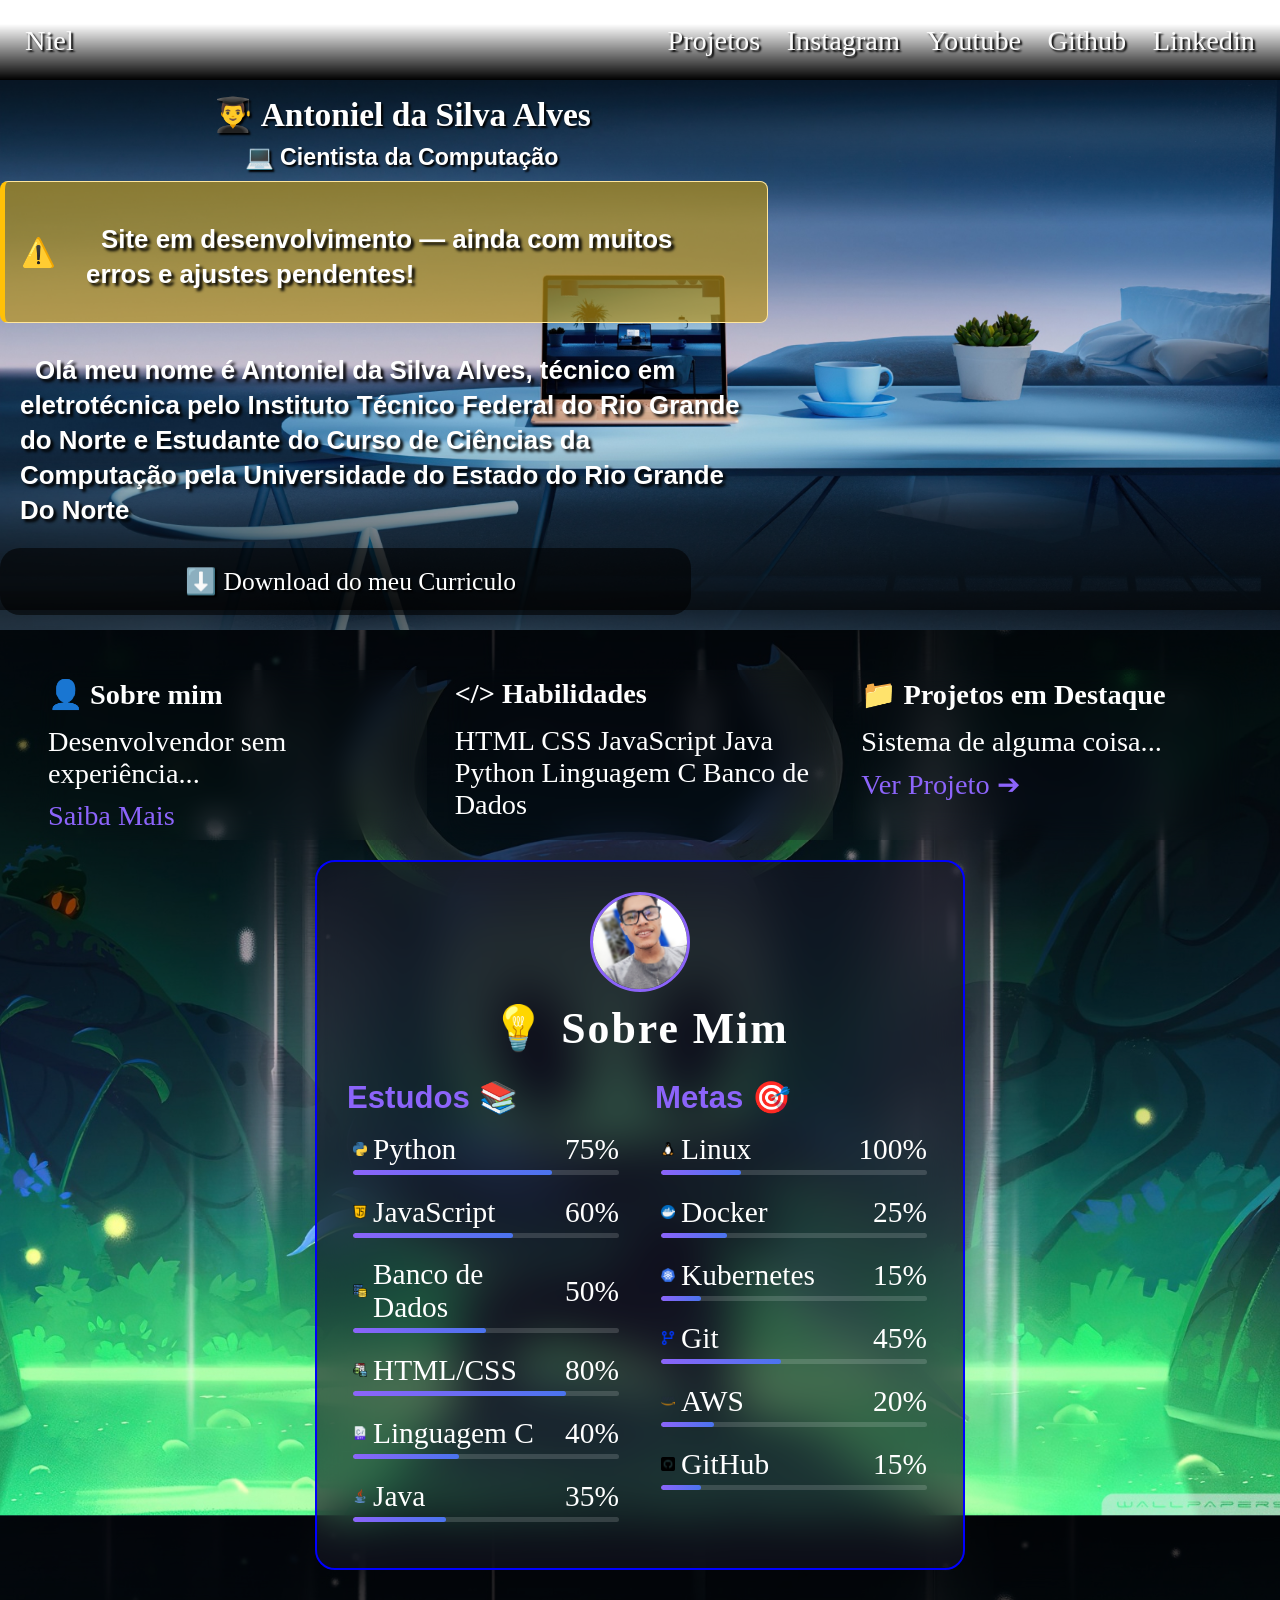
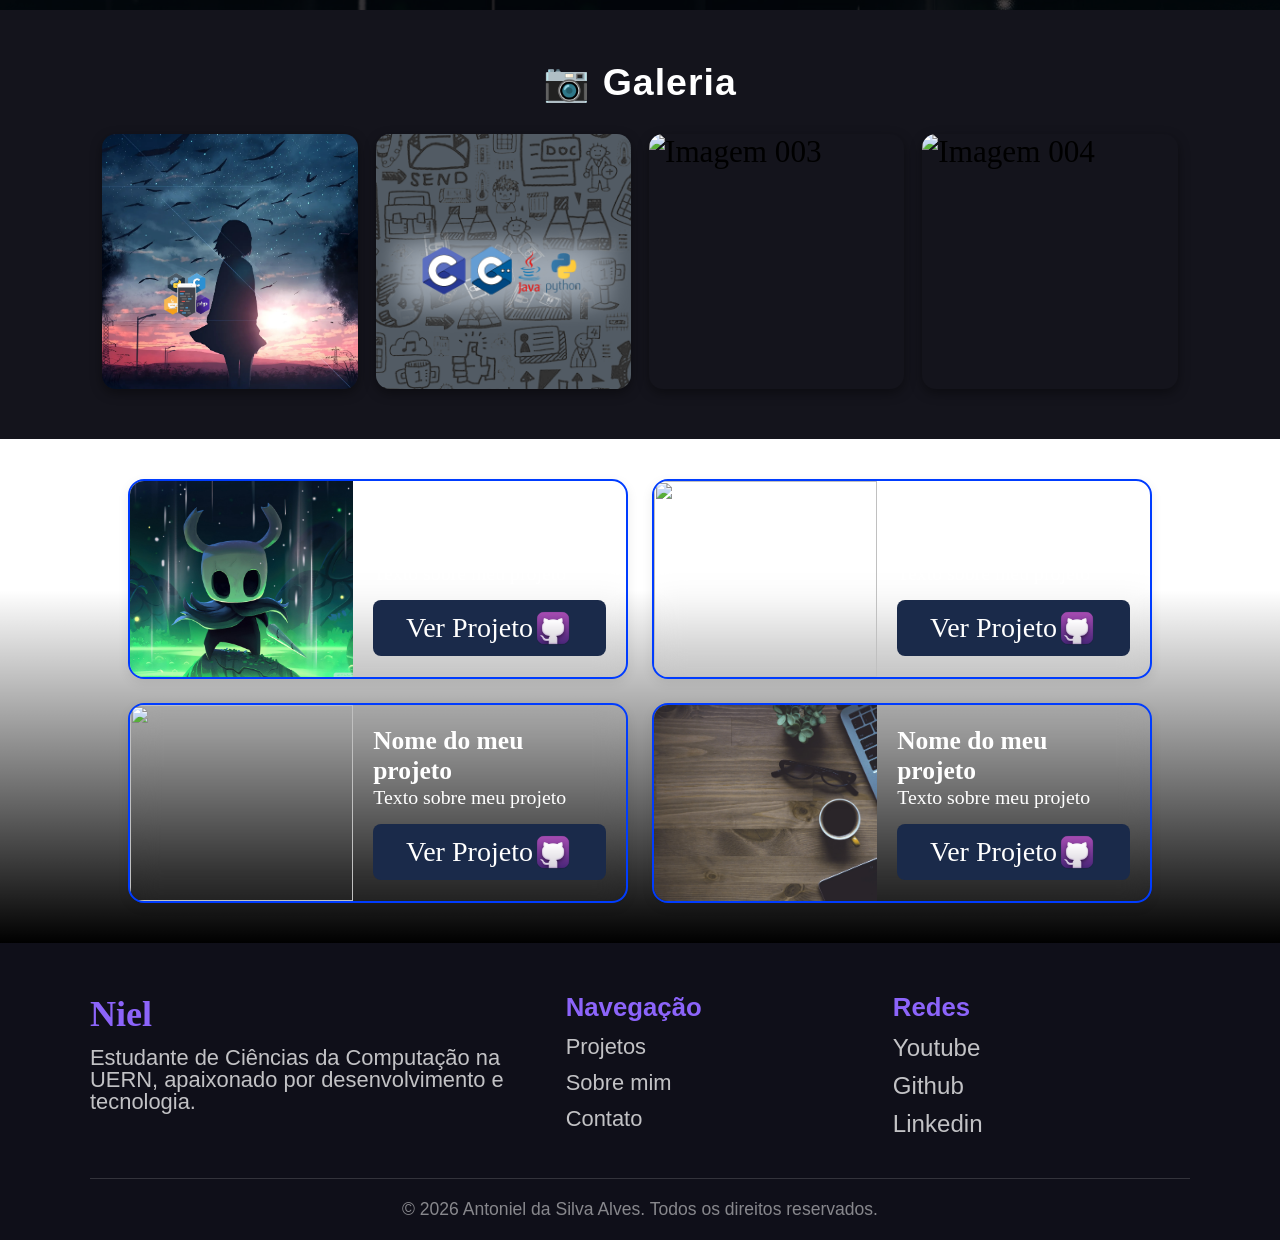
==== commit 1ea039d6: "Update 0.0.8" ====
--- a/index.html
+++ b/index.html
@@ -7,7 +7,7 @@
     <link rel="stylesheet" href="estilos/style.css">
 </head>
 <body>
-    <header>
+    <header id="headerPrincipal">
         <div class="cabecaprincipal">
 
             <div class="cabeca001">
@@ -22,17 +22,30 @@
                 <a href="https://www.linkedin.com/in/antonieldasilva2026" target="_blank">Linkedin</a>
             </div>
 
-            <div class="cabeca003">
-                <a href="https://www.youtube.com/@NielS2l" target="_blank">Youtube</a>
-                <a href="https://github.com/NielS2Dev" target="_blank">Github</a>
-                <a href="https://www.linkedin.com/in/antonieldasilva2026" target="_blank">Linkedin</a>
-            </div>
+            <!-- Botão hambúrguer: só aparece no mobile via CSS -->
+            <button class="hamburguer" id="botaoHamburguer" aria-label="Abrir menu" aria-expanded="false" aria-controls="menuMobile">
+                <span></span>
+                <span></span>
+                <span></span>
+            </button>
         </div>
+
+        <!-- Menu mobile (dropdown), fechado por padrão -->
+        <nav class="menuMobile" id="menuMobile">
+            <a href="" target="_blank">Projetos</a>
+            <a href="" target="_blank">Instagram</a>
+            <a href="https://www.youtube.com/@NielS2l" target="_blank">Youtube</a>
+            <a href="https://github.com/NielS2Dev" target="_blank">Github</a>
+            <a href="https://www.linkedin.com/in/antonieldasilva2026" target="_blank">Linkedin</a>
+        </nav>
     </header>
 
+    <!-- overlay escuro que aparece atrás do menu mobile aberto -->
+    <div class="overlayMenu" id="overlayMenu"></div>
+
     <main>
-        <section class="apresentacao">
-            <div class="blocoesquerda">
+        <section class="apresentacao efeito-parallax" data-parallax="0.25">
+            <div class="blocoesquerda fade-in">
                 <h1>👨‍🎓 Antoniel da Silva Alves</h1>
                 <h2>💻 Cientista da Computação</h2>
                 <div class="avisodesenvolvimento">
@@ -47,22 +60,22 @@
                 </div>
             </div>
 
-            <div class="blocodireita">
+            <div class="blocodireita fade-in">
                 <div class="video-wrapper">
                     <iframe src="https://www.youtube.com/embed/MC3hyT0wERk?si=Ow2ttQQH-HoanYII&amp;start=4943" title="YouTube video player" frameborder="0" allow="accelerometer; autoplay; clipboard-write; encrypted-media; gyroscope; picture-in-picture; web-share" referrerpolicy="strict-origin-when-cross-origin" allowfullscreen></iframe>
                 </div>
             </div>
         </section>
 
-        <section class="cards">
-            <div class="card">
+        <section class="cards efeito-parallax" data-parallax="0.15">
+            <div class="card fade-in">
                 <h3>👤 Sobre mim</h3>
                 <p>Desenvolvendor sem experiência...</p>
                 <!-- ainda vou adicionar alguma coisa aqui -->
                 <a href="">Saiba Mais</a>
             </div>
 
-            <div class="card">
+            <div class="card fade-in">
                 <h3>&lt;/&gt; Habilidades</h3>
                 <span>HTML</span>
                 <span>CSS</span>
@@ -73,13 +86,13 @@
                 <span>Banco de Dados</span>
             </div>
 
-            <div class="card">
+            <div class="card fade-in">
                 <h3>📁 Projetos em Destaque</h3>
                 <p>Sistema de alguma coisa...</p>
                 <a href="">Ver Projeto ➔ </a>
             </div>
 
-            <div class="cardsobremim">
+            <div class="cardsobremim fade-in">
                 <div class="fotoperfil">
                     <img src="medias/antoniel.jpg" alt="Foto de Antoniel">
                 </div>
@@ -219,9 +232,32 @@
 
         </section>
 
+        <!-- Galeria com as imagens novas (001 a 004), com legenda por cima usando overlay -->
+        <section class="galeriaExtra">
+            <h2 class="tituloSecao fade-in">📷 Galeria</h2>
+            <div class="galeriaGrid">
+                <div class="galeriaItem fade-in">
+                    <img src="medias/001.png" alt="Imagem 001" loading="lazy">
+                    <div class="galeriaOverlay"><span>001</span></div>
+                </div>
+                <div class="galeriaItem fade-in">
+                    <img src="medias/002.png" alt="Imagem 002" loading="lazy">
+                    <div class="galeriaOverlay"><span>002</span></div>
+                </div>
+                <div class="galeriaItem fade-in">
+                    <img src="medias/003.png" alt="Imagem 003" loading="lazy">
+                    <div class="galeriaOverlay"><span>003</span></div>
+                </div>
+                <div class="galeriaItem fade-in">
+                    <img src="medias/004.png" alt="Imagem 004" loading="lazy">
+                    <div class="galeriaOverlay"><span>004</span></div>
+                </div>
+            </div>
+        </section>
+
         <section class="blocodosprojetos">
 
-            <div class="projetosblocado">
+            <div class="projetosblocado fade-in">
                 <div class="imagemprojeto">
                     <img src="medias/Fotos1.jpg" alt="" class="previewprojetos">
                 </div>
@@ -235,9 +271,9 @@
                 </div>
             </div>
 
-            <div class="projetosblocado">
+            <div class="projetosblocado fade-in">
                 <div class="imagemprojeto">
-                    <img src="medias/Fotos1.jpg" alt="" class="previewprojetos">
+                    <img src="medias/005.png" alt="" class="previewprojetos">
                 </div>
                 <div class="textoprojeto">
                     <h1>Nome do meu projeto</h1>
@@ -249,9 +285,9 @@
                 </div>
             </div>
 
-            <div class="projetosblocado">
+            <div class="projetosblocado fade-in">
                 <div class="imagemprojeto">
-                    <img src="medias/Fotos1.jpg" alt="" class="previewprojetos">
+                    <img src="medias/006.png" alt="" class="previewprojetos">
                 </div>
                 <div class="textoprojeto">
                     <h1>Nome do meu projeto</h1>
@@ -263,9 +299,9 @@
                 </div>
             </div>
 
-            <div class="projetosblocado">
+            <div class="projetosblocado fade-in">
                 <div class="imagemprojeto">
-                    <img src="medias/Fotos1.jpg" alt="" class="previewprojetos">
+                    <img src="medias/007.png" alt="" class="previewprojetos">
                 </div>
                 <div class="textoprojeto">
                     <h1>Nome do meu projeto</h1>
@@ -314,5 +350,13 @@
         <p>&copy; 2026 Antoniel da Silva Alves. Todos os direitos reservados.</p>
     </div>
 </footer>
+
+    <!-- Barra de progresso de leitura no topo -->
+    <div class="barraProgresso" id="barraProgresso"></div>
+
+    <!-- Botão de voltar ao topo -->
+    <button class="botaoTopo" id="botaoTopo" aria-label="Voltar ao topo">↑</button>
+
+    <script src="script.js"></script>
 </body>
-</html>+</html>
--- a/estilos/style.css
+++ b/estilos/style.css
@@ -8,9 +8,14 @@
     font-size: 1.1em;
 }
 
+html{
+    scroll-behavior: smooth;
+}
+
 body{
     /* Essa é a configuração mínima da minha altura e essa configuração do dvh serva também para questão da barra lateral no celular */
     min-height: 100dvh;
+    overflow-x: hidden;
 }
 
 header{
@@ -19,6 +24,19 @@
     /* background-color: rgb(45, 96, 167); */
     background-image: linear-gradient(to bottom, transparent 30%, rgba(0, 0, 0, 838) 100%), url(../medias/Fotos2.jpg);
     background-size: cover;
+    position: sticky;
+    top: 0;
+    z-index: 1000;
+    transition: background-color 0.35s ease, box-shadow 0.35s ease;
+}
+
+/* Quando o usuário rola a página, o JS adiciona essa classe pro header
+   ganhar um fundo sólido (fica mais legível e profissional) */
+header.header-rolado{
+    background-image: none;
+    background-color: rgba(10, 10, 18, 0.92);
+    backdrop-filter: blur(10px);
+    box-shadow: 0 4px 14px rgba(0,0,0,0.35);
 }
 
 .cabecaprincipal{
@@ -26,6 +44,7 @@
     padding: 15px;
     justify-content: space-between;
     color: white;
+    align-items: center;
 }
 
 .cabecaprincipal a{
@@ -67,6 +86,88 @@
 
 .cabeca003{
     display: none;
+}
+
+/* ===== Botão hambúrguer (escondido no desktop) ===== */
+.hamburguer{
+    display: none;
+    flex-direction: column;
+    justify-content: center;
+    align-items: center;
+    gap: 5px;
+    width: 42px;
+    height: 42px;
+    background: transparent;
+    border: none;
+    cursor: pointer;
+    z-index: 1100;
+    position: relative;
+}
+
+.hamburguer span{
+    display: block;
+    width: 26px;
+    height: 3px;
+    background-color: white;
+    border-radius: 3px;
+    transition: transform 0.3s ease, opacity 0.3s ease;
+    box-shadow: 1px 1px 2px black;
+}
+
+/* Anima o hambúrguer para um "X" quando o menu está aberto */
+.hamburguer.aberto span:nth-child(1){
+    transform: translateY(8px) rotate(45deg);
+}
+.hamburguer.aberto span:nth-child(2){
+    opacity: 0;
+}
+.hamburguer.aberto span:nth-child(3){
+    transform: translateY(-8px) rotate(-45deg);
+}
+
+/* ===== Menu mobile em dropdown ===== */
+.menuMobile{
+    display: none;
+    flex-direction: column;
+    background-color: rgba(10, 10, 18, 0.97);
+    backdrop-filter: blur(12px);
+    overflow: hidden;
+    max-height: 0;
+    transition: max-height 0.4s ease;
+}
+
+.menuMobile.aberto{
+    display: flex;
+    max-height: 400px;
+}
+
+.menuMobile a{
+    color: white;
+    text-decoration: none;
+    padding: 16px 24px;
+    border-top: 1px solid rgba(255,255,255,0.08);
+    transition: background-color 0.25s ease, padding-left 0.25s ease, color 0.25s ease;
+}
+
+.menuMobile a:hover{
+    background-color: rgba(140, 100, 250, 0.15);
+    padding-left: 32px;
+    color: rgb(140, 100, 250);
+}
+
+.overlayMenu{
+    display: none;
+    position: fixed;
+    inset: 0;
+    background-color: rgba(0,0,0,0.5);
+    z-index: 900;
+    opacity: 0;
+    transition: opacity 0.3s ease;
+}
+
+.overlayMenu.visivel{
+    display: block;
+    opacity: 1;
 }
 
 .avisodesenvolvimento {
@@ -109,6 +210,8 @@
         ), url(../medias/Fotos5.jpg);
     background-size: cover;
     background-position: center;
+    position: relative;
+    overflow: hidden;
 }
 
 .blocodireita{
@@ -245,6 +348,8 @@
 
     background-size: cover;
     background-position: center center;
+    position: relative;
+    overflow: hidden;
 
     
 }
@@ -418,6 +523,83 @@
 .skill:hover .skill-progresso{
     animation: rgbShift 2s linear infinite;
     filter: brightness(1.3) drop-shadow(0 0 4px rgba(140, 100, 250, 0.8));
+}
+
+/* ===== Galeria com as imagens novas 001-004 ===== */
+.galeriaExtra{
+    padding: 50px 8%;
+    background-color: rgb(20, 20, 28);
+}
+
+.tituloSecao{
+    color: white;
+    font-family: Arial, Helvetica, sans-serif;
+    text-align: center;
+    margin-bottom: 30px;
+    font-size: 1.6em;
+    letter-spacing: 1px;
+}
+
+.galeriaGrid{
+    display: grid;
+    grid-template-columns: repeat(4, 1fr);
+    gap: 18px;
+}
+
+.galeriaItem{
+    position: relative;
+    border-radius: 14px;
+    overflow: hidden;
+    aspect-ratio: 1 / 1;
+    box-shadow: 0 4px 12px rgba(0,0,0,0.4);
+    transition: transform 0.4s ease, box-shadow 0.4s ease;
+}
+
+.galeriaItem img{
+    width: 100%;
+    height: 100%;
+    object-fit: cover;
+    display: block;
+    transition: transform 0.5s ease;
+}
+
+.galeriaOverlay{
+    position: absolute;
+    inset: 0;
+    background: linear-gradient(to top, rgba(0,0,0,0.75) 0%, transparent 55%);
+    display: flex;
+    align-items: flex-end;
+    justify-content: flex-start;
+    padding: 14px;
+    opacity: 0;
+    transition: opacity 0.35s ease;
+}
+
+.galeriaOverlay span{
+    color: white;
+    font-family: Arial, Helvetica, sans-serif;
+    font-weight: bold;
+    letter-spacing: 1px;
+    text-shadow: 2px 2px 3px black;
+}
+
+.galeriaItem:hover{
+    transform: translateY(-6px) scale(1.02);
+    box-shadow: 0 10px 20px rgba(0,0,0,0.5);
+}
+
+.galeriaItem:hover img{
+    transform: scale(1.08);
+}
+
+.galeriaItem:hover .galeriaOverlay{
+    opacity: 1;
+}
+
+@media (max-width: 900px){
+    .galeriaGrid{
+        grid-template-columns: repeat(2, 1fr);
+    }
 }
 
 .blocodosprojetos {
@@ -444,6 +626,7 @@
 
 .imagemprojeto {
     flex: 0 0 45%;
+    overflow: hidden;
 }
 
 .textoprojeto {
@@ -484,6 +667,11 @@
     height: 100%;
     object-fit: cover;
     display: block;
+    transition: transform 0.5s ease;
+}
+
+.projetosblocado:hover .previewprojetos{
+    transform: scale(1.06);
 }
 
 .projetogit {
@@ -550,6 +738,11 @@
     .projetosblocado p,
     .projetosblocado > .textoprojeto section p {
         font-size: 1em; 
+    }
+
+    .galeriaGrid{
+        grid-template-columns: 1fr 1fr;
+        gap: 12px;
     }
 }
 
@@ -684,22 +877,8 @@
         display: none;
     }
 
-    .cabeca003{
-        width: 100%;
-        justify-content: center;
+    .hamburguer{
         display: flex;
-        gap: 20px;
-        flex-wrap: wrap;
-    }
-
-    .cabeca003 a{
-        display: inline-block;
-        transition: color 0.3s ease, transform 0.3s ease;
-    }
-
-    .cabeca003 a:hover{
-        color: rgb(9, 132, 226);
-        transform: scale(1.1);
     }
 
     .cards{
@@ -728,4 +907,82 @@
     .botoes{
         width: 100%;
     }
-}+}
+
+/* ============================================================
+   EFEITOS NOVOS: fade-in ao rolar, parallax, barra de progresso,
+   botão de voltar ao topo
+   ============================================================ */
+
+/* Estado inicial dos elementos com fade-in (o JS adiciona .visivel
+   quando entram na tela via IntersectionObserver) */
+.fade-in{
+    opacity: 0;
+    transform: translateY(40px);
+    transition: opacity 0.8s ease, transform 0.8s ease;
+}
+
+.fade-in.visivel{
+    opacity: 1;
+    transform: translateY(0);
+}
+
+/* Reduz/anula a animação para quem prefere menos movimento
+   (acessibilidade) */
+@media (prefers-reduced-motion: reduce){
+    .fade-in{
+        opacity: 1;
+        transform: none;
+        transition: none;
+    }
+}
+
+/* Parallax leve via JS: aplicamos translateY no background-position
+   das seções marcadas, então precisam ter overflow escondido
+   (já setado acima em .apresentacao e .cards) */
+.efeito-parallax{
+    will-change: background-position;
+}
+
+/* Barra de progresso de leitura, fixa no topo da página */
+.barraProgresso{
+    position: fixed;
+    top: 0;
+    left: 0;
+    height: 4px;
+    width: 0%;
+    background: linear-gradient(to right, rgb(140, 100, 250), rgb(9, 132, 226));
+    z-index: 2000;
+    transition: width 0.1s ease-out;
+}
+
+/* Botão flutuante de voltar ao topo */
+.botaoTopo{
+    position: fixed;
+    bottom: 24px;
+    right: 24px;
+    width: 46px;
+    height: 46px;
+    border-radius: 50%;
+    border: none;
+    background-color: rgba(140, 100, 250, 0.9);
+    color: white;
+    font-size: 1.3em;
+    cursor: pointer;
+    box-shadow: 0 4px 12px rgba(0,0,0,0.4);
+    opacity: 0;
+    pointer-events: none;
+    transform: translateY(20px);
+    transition: opacity 0.3s ease, transform 0.3s ease, background-color 0.3s ease;
+    z-index: 1500;
+}
+
+.botaoTopo.visivel{
+    opacity: 1;
+    pointer-events: auto;
+    transform: translateY(0);
+}
+
+.botaoTopo:hover{
+    background-color: rgb(140, 1, 255);
+}
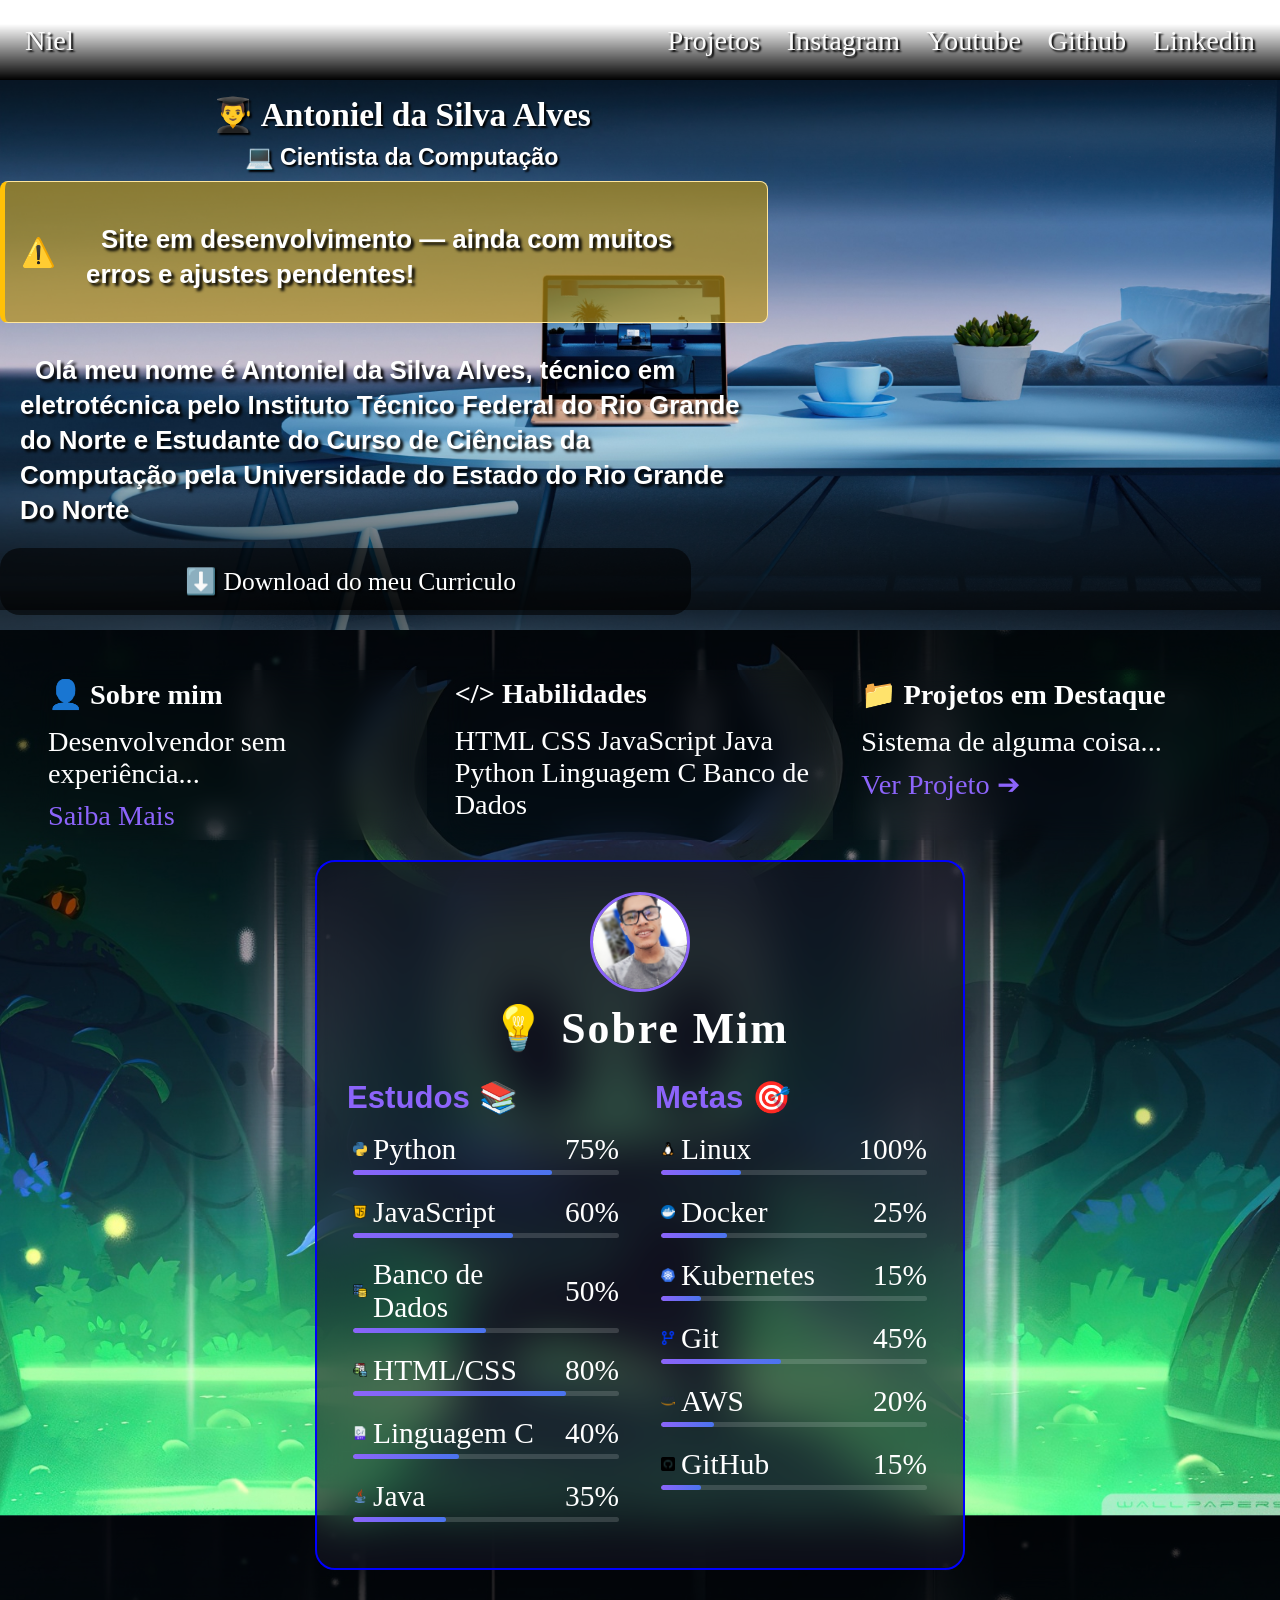
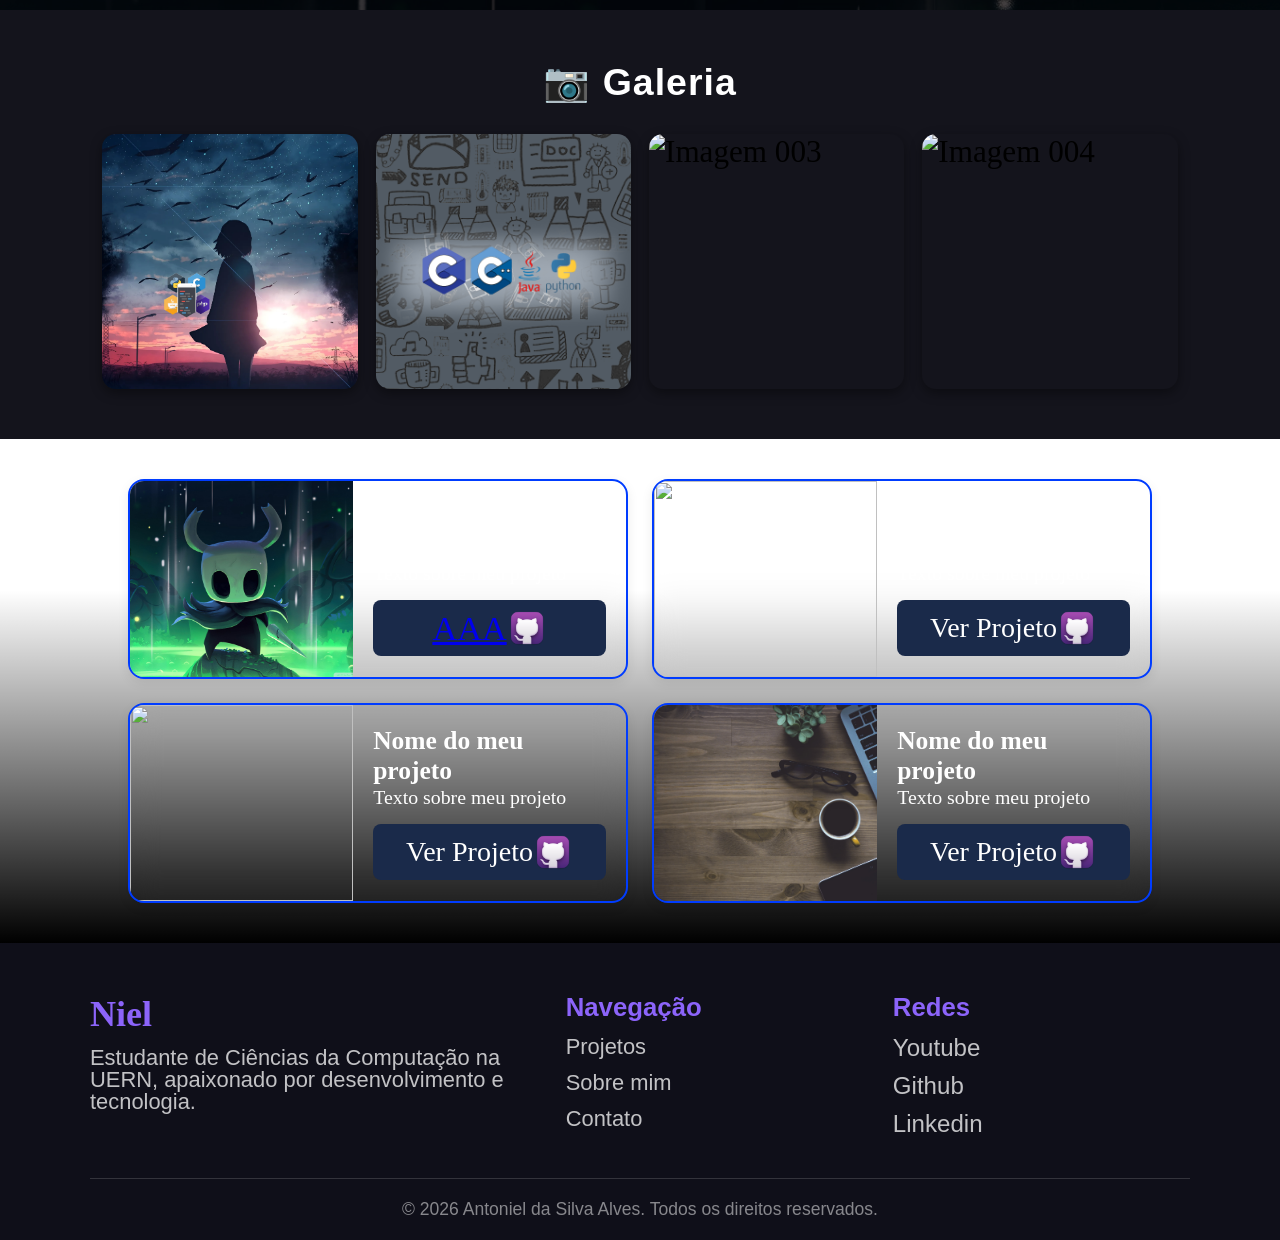
==== commit 83f98383: "Update 0.0.9" ====
--- a/index.html
+++ b/index.html
@@ -262,10 +262,10 @@
                     <img src="medias/Fotos1.jpg" alt="" class="previewprojetos">
                 </div>
                 <div class="textoprojeto">
-                    <h1>Nome do meu projeto</h1>
+                    <h1>Testando criação de projeto ainda...</h1>
                     <p>Texto sobre meu projeto</p>
                     <section class="projetogit">
-                        <p>Ver Projeto</p>
+                        <a href="paginas/como-fazer-bolo.html">AAA</a>
                         <img src="medias/githubmacos.png" alt="" class="gitmacos">
                     </section>
                 </div>
